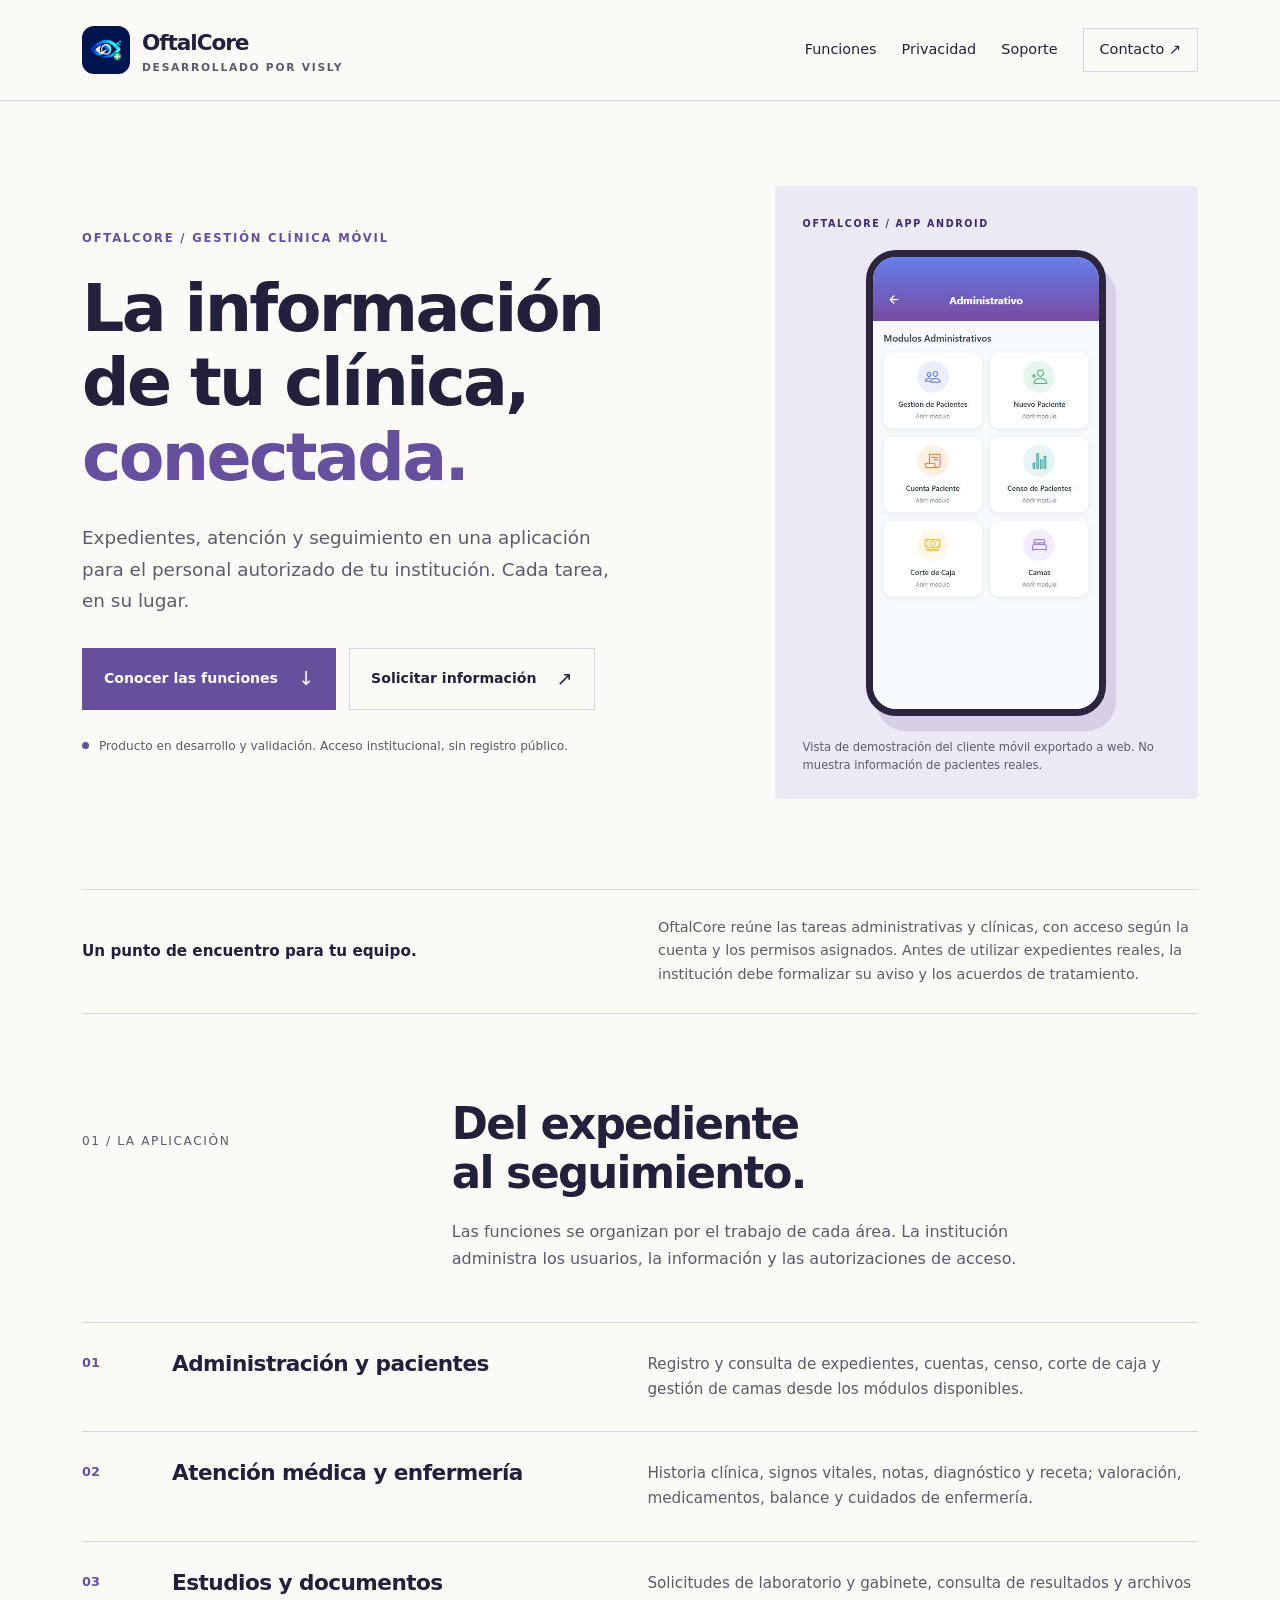
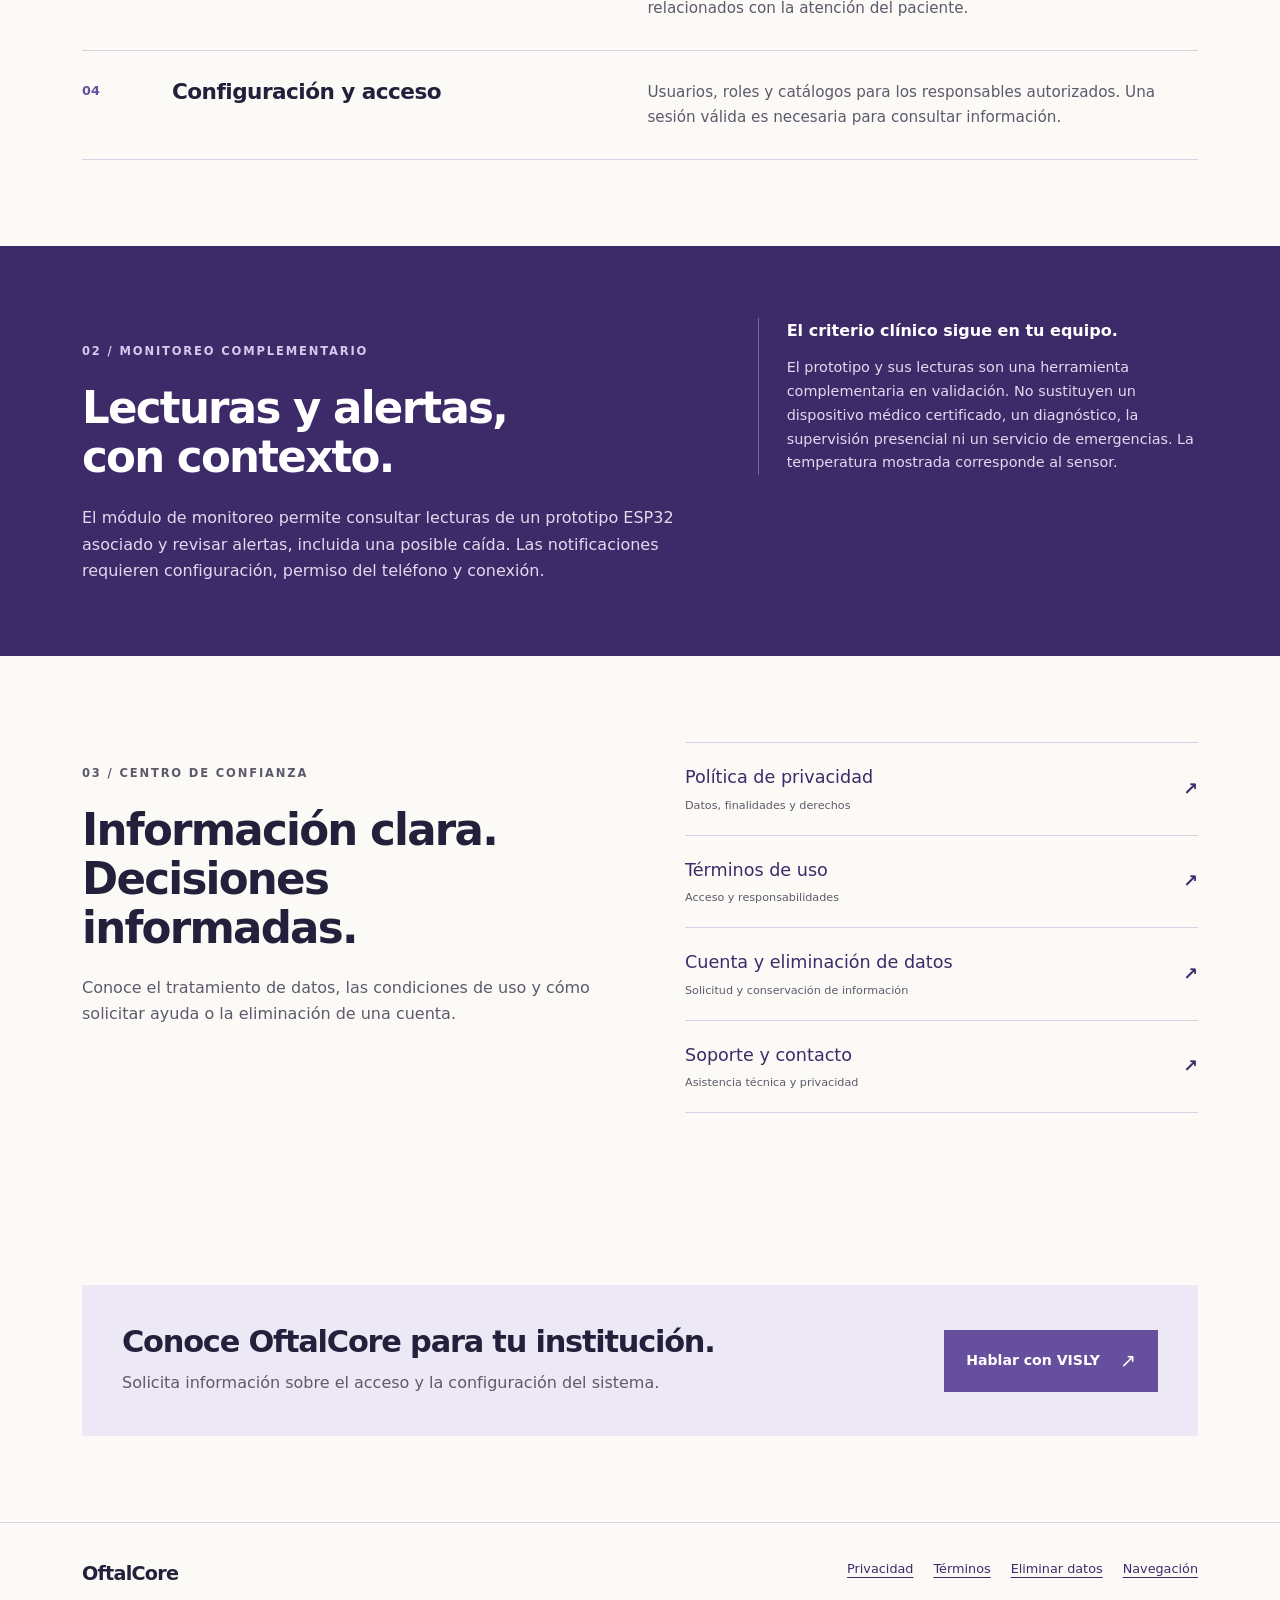
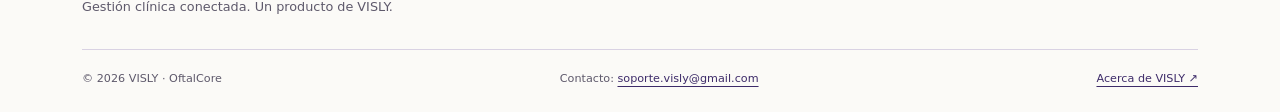
==== index.html @ d4e3be28 "feat: sitio publico y centro de confianza de OftalCore" ====
<!doctype html>
<html lang="es"><head><meta charset="utf-8"><meta name="viewport" content="width=device-width,initial-scale=1"><title>Gestión clínica conectada · OftalCore</title><meta name="description" content="OftalCore de VISLY reúne expedientes, atención, estudios y monitoreo complementario para personal clínico autorizado."><meta name="theme-color" content="#66509d"><link rel="icon" href="assets/oftalcore-icon.png" type="image/png"><link rel="stylesheet" href="assets/styles.css"><script src="assets/main.js" defer></script></head><body><a class="skip" href="#contenido">Saltar al contenido</a><header class="site-header"><nav class="nav wrap" aria-label="Navegación principal"><a class="brand" href="index.html"><img src="assets/oftalcore-icon.png" alt="" width="48" height="48"><span class="brand-name">OftalCore<small>Desarrollado por VISLY</small></span></a><button class="menu-toggle" type="button" aria-expanded="false" aria-controls="navigation">Menú</button><div class="nav-links" id="navigation"><a href="index.html#funcionalidades">Funciones</a><a href="privacidad.html">Privacidad</a><a href="soporte.html">Soporte</a><a class="nav-contact" href="soporte.html#contacto">Contacto <span aria-hidden="true">↗</span></a></div></nav></header><main id="contenido"><section class="hero wrap" aria-labelledby="hero-title"><div><p class="eyebrow">OftalCore / Gestión clínica móvil</p><h1 id="hero-title">La información de tu clínica,<br><span>conectada.</span></h1><p class="lead">Expedientes, atención y seguimiento en una aplicación para el personal autorizado de tu institución. Cada tarea, en su lugar.</p><div class="actions"><a class="button" href="#funcionalidades">Conocer las funciones <span class="arrow" aria-hidden="true">↓</span></a><a class="button secondary" href="soporte.html#contacto">Solicitar información <span class="arrow" aria-hidden="true">↗</span></a></div><p class="hero-note">Producto en desarrollo y validación. Acceso institucional, sin registro público.</p></div><figure class="product-stage"><div class="phone"><img src="assets/app-administracion.png" alt="Pantalla de administración de OftalCore con módulos de pacientes, cuentas, censo, caja y camas" width="430" height="860"></div><figcaption class="product-caption">Vista de demostración del cliente móvil exportado a web. No muestra información de pacientes reales.</figcaption></figure></section><div class="wrap"><div class="intro-strip"><strong>Un punto de encuentro para tu equipo.</strong><p>OftalCore reúne las tareas administrativas y clínicas, con acceso según la cuenta y los permisos asignados. Antes de utilizar expedientes reales, la institución debe formalizar su aviso y los acuerdos de tratamiento.</p></div></div><section class="section wrap" id="funcionalidades" aria-labelledby="features-title"><div class="section-intro"><p class="index-label">01 / La aplicación</p><div><h2 id="features-title">Del expediente<br>al seguimiento.</h2><p>Las funciones se organizan por el trabajo de cada área. La institución administra los usuarios, la información y las autorizaciones de acceso.</p></div></div><div class="feature-list"><article class="feature-row"><span class="feature-number">01</span><h3>Administración y pacientes</h3><p>Registro y consulta de expedientes, cuentas, censo, corte de caja y gestión de camas desde los módulos disponibles.</p></article><article class="feature-row"><span class="feature-number">02</span><h3>Atención médica y enfermería</h3><p>Historia clínica, signos vitales, notas, diagnóstico y receta; valoración, medicamentos, balance y cuidados de enfermería.</p></article><article class="feature-row"><span class="feature-number">03</span><h3>Estudios y documentos</h3><p>Solicitudes de laboratorio y gabinete, consulta de resultados y archivos relacionados con la atención del paciente.</p></article><article class="feature-row"><span class="feature-number">04</span><h3>Configuración y acceso</h3><p>Usuarios, roles y catálogos para los responsables autorizados. Una sesión válida es necesaria para consultar información.</p></article></div></section><section class="monitoring" aria-labelledby="monitoring-title"><div class="wrap"><div><p class="eyebrow">02 / Monitoreo complementario</p><h2 id="monitoring-title">Lecturas y alertas,<br>con contexto.</h2><p>El módulo de monitoreo permite consultar lecturas de un prototipo ESP32 asociado y revisar alertas, incluida una posible caída. Las notificaciones requieren configuración, permiso del teléfono y conexión.</p></div><aside class="aside"><strong>El criterio clínico sigue en tu equipo.</strong><p>El prototipo y sus lecturas son una herramienta complementaria en validación. No sustituyen un dispositivo médico certificado, un diagnóstico, la supervisión presencial ni un servicio de emergencias. La temperatura mostrada corresponde al sensor.</p></aside></div></section><section class="section wrap trust" aria-labelledby="trust-title"><div><p class="eyebrow">03 / Centro de confianza</p><h2 id="trust-title">Información clara.<br>Decisiones informadas.</h2><p>Conoce el tratamiento de datos, las condiciones de uso y cómo solicitar ayuda o la eliminación de una cuenta.</p></div><nav class="trust-links" aria-label="Centro de confianza"><a href="privacidad.html"><div>Política de privacidad<span>Datos, finalidades y derechos</span></div><b aria-hidden="true">↗</b></a><a href="terminos.html"><div>Términos de uso<span>Acceso y responsabilidades</span></div><b aria-hidden="true">↗</b></a><a href="eliminacion.html"><div>Cuenta y eliminación de datos<span>Solicitud y conservación de información</span></div><b aria-hidden="true">↗</b></a><a href="soporte.html"><div>Soporte y contacto<span>Asistencia técnica y privacidad</span></div><b aria-hidden="true">↗</b></a></nav></section><section class="wrap section"><div class="cta-strip"><div><h2>Conoce OftalCore para tu institución.</h2><p>Solicita información sobre el acceso y la configuración del sistema.</p></div><a class="button" href="soporte.html#contacto">Hablar con VISLY <span class="arrow" aria-hidden="true">↗</span></a></div></section></main><footer class="site-footer"><div class="wrap"><div class="footer-top"><div class="footer-brand"><strong>OftalCore</strong><p>Gestión clínica conectada. Un producto de VISLY.</p></div><nav class="footer-links" aria-label="Información legal"><a href="privacidad.html">Privacidad</a><a href="terminos.html">Términos</a><a href="eliminacion.html">Eliminar datos</a><a href="cookies.html">Navegación</a></nav></div><div class="footer-bottom"><span>© 2026 VISLY · OftalCore</span><span>Contacto: <a href="mailto:soporte.visly@gmail.com">soporte.visly@gmail.com</a></span><a href="https://github.com/JoelLara10/VISLY" rel="noopener">Acerca de VISLY ↗</a></div></div></footer></body></html>
---- assets/styles.css ----
:root{--ink:#23203b;--purple:#66509d;--deep:#3d2b69;--lavender:#ede8f5;--paper:#fbfaf7;--line:#d9d2e3;--muted:#5e596b;--white:#fff;--width:1180px;font-family:system-ui,-apple-system,BlinkMacSystemFont,"Segoe UI",sans-serif;color:var(--ink);background:var(--paper);font-synthesis:none}*{box-sizing:border-box}html{scroll-behavior:smooth;scroll-padding-top:100px}body{margin:0;font-size:16px;line-height:1.65}a{color:var(--deep);text-underline-offset:4px}a:hover{color:var(--purple)}button,a{-webkit-tap-highlight-color:transparent}a:focus-visible,button:focus-visible,summary:focus-visible{outline:3px solid #b88118;outline-offset:5px}img{max-width:100%;height:auto;display:block}button{font:inherit}h1,h2,h3,p{margin:0}h1,h2,h3{line-height:1.12;letter-spacing:-.04em}h1{font-size:clamp(2.8rem,5.2vw,5.6rem);font-weight:650}h2{font-size:clamp(2rem,3.4vw,3.5rem);font-weight:620}h3{font-size:1.35rem;font-weight:650;letter-spacing:-.025em}p+p{margin-top:1.1rem}.wrap{max-width:var(--width);margin:auto;padding-inline:32px}.skip{position:absolute;top:-70px;left:20px;background:var(--ink);color:white;padding:12px;z-index:20}.skip:focus{top:10px}.site-header{border-bottom:1px solid var(--line);background:var(--paper)}.nav{display:flex;align-items:center;min-height:100px;gap:28px}.brand{display:flex;gap:12px;align-items:center;color:var(--ink);text-decoration:none;margin-right:auto}.brand img{width:48px;height:48px;border-radius:12px}.brand-name{font-weight:700;font-size:1.35rem;letter-spacing:-.05em}.brand small{display:block;font-size:.67rem;letter-spacing:.16em;font-weight:600;text-transform:uppercase;color:var(--muted);line-height:1.4}.nav-links{display:flex;align-items:center;gap:25px}.nav-links a{font-size:.9rem;text-decoration:none;color:var(--ink)}.nav-links a:hover,.nav-links a[aria-current=page]{color:var(--purple);text-decoration:underline}.nav-links .nav-contact{border:1px solid var(--line);padding:9px 16px}.menu-toggle{display:none;background:none;border:1px solid var(--line);padding:8px 13px;color:var(--ink)}.eyebrow{text-transform:uppercase;letter-spacing:.16em;font-size:.72rem;font-weight:700;color:var(--purple);margin-bottom:23px}.hero{padding-block:85px 90px;display:grid;grid-template-columns:1.25fr .85fr;gap:70px;align-items:center}.hero h1 span{color:var(--purple)}.hero .lead{font-size:1.15rem;color:var(--muted);max-width:550px;margin-top:28px;line-height:1.7}.actions{display:flex;gap:13px;align-items:center;flex-wrap:wrap;margin-top:32px}.button{display:inline-flex;align-items:center;justify-content:center;gap:20px;background:var(--purple);color:white;text-decoration:none;font-weight:650;font-size:.88rem;padding:14px 21px;border:1px solid var(--purple);transition:background .15s}.button:hover{color:white;background:var(--deep);border-color:var(--deep)}.button.secondary{background:transparent;border-color:var(--line);color:var(--ink)}.button.secondary:hover{background:var(--lavender)}.arrow{font-size:1.2rem;font-weight:400}.hero-note{display:flex;gap:10px;align-items:center;margin-top:26px;font-size:.76rem;color:var(--muted)}.hero-note::before{content:"";width:7px;height:7px;border-radius:50%;background:var(--purple);flex:none}.product-stage{background:var(--lavender);padding:30px 28px 24px;position:relative;border-radius:4px;min-width:0}.product-stage::before{content:"OFTALCORE / APP ANDROID";display:block;font-size:.6rem;letter-spacing:.17em;color:var(--deep);font-weight:700;margin-bottom:18px}.phone{max-width:240px;margin:auto;border:7px solid #2d2540;border-radius:30px;overflow:hidden;box-shadow:10px 15px 0 #d8cfe7;background:#f7fbff}.phone img{width:100%}.product-caption{margin-top:22px;color:var(--muted);font-size:.72rem;line-height:1.6}.intro-strip{border-block:1px solid var(--line);padding-block:26px;display:flex;justify-content:space-between;align-items:center;gap:30px}.intro-strip p{font-size:.9rem;max-width:540px;color:var(--muted)}.intro-strip strong{font-size:.95rem;font-weight:650}.section{padding-block:86px}.section-intro{display:grid;grid-template-columns:.6fr 1.4fr;gap:50px;margin-bottom:50px}.section-intro p{color:var(--muted);max-width:620px;margin-top:22px}.index-label{font-size:.76rem;text-transform:uppercase;letter-spacing:.13em;color:var(--muted);padding-top:9px}.feature-list{border-top:1px solid var(--line)}.feature-row{display:grid;grid-template-columns:65px .9fr 1.1fr;gap:25px;align-items:start;padding-block:29px;border-bottom:1px solid var(--line)}.feature-number{font-size:.8rem;color:var(--purple);font-weight:650}.feature-row p{color:var(--muted);font-size:.95rem}.monitoring{background:var(--deep);color:white;padding-block:72px}.monitoring .wrap{display:grid;grid-template-columns:1.15fr .85fr;gap:80px;align-items:start}.monitoring .eyebrow{color:#d5c9ed}.monitoring h2{max-width:610px}.monitoring p{color:#e2d9ef;margin-top:24px;max-width:650px}.monitoring .aside{border-left:1px solid #79669a;padding-left:28px;font-size:.9rem}.monitoring .aside strong{display:block;color:white;font-size:1rem;margin-bottom:12px}.monitoring .aside p{margin-top:0}.trust{display:grid;grid-template-columns:1fr 1fr;gap:90px;align-items:start}.trust p{color:var(--muted);margin-top:22px}.trust-links{border-top:1px solid var(--line)}.trust-links a{display:flex;justify-content:space-between;align-items:center;gap:20px;padding-block:20px;border-bottom:1px solid var(--line);text-decoration:none;font-size:1.1rem}.trust-links a span{font-size:.7rem;color:var(--muted);display:block;margin-top:4px}.cta-strip{display:flex;align-items:center;justify-content:space-between;gap:30px;background:var(--lavender);padding:40px}.cta-strip h2{font-size:1.9rem}.cta-strip p{color:var(--muted);margin-top:10px}.site-footer{border-top:1px solid var(--line);padding-block:35px 24px}.footer-top{display:flex;justify-content:space-between;gap:30px;align-items:flex-start}.footer-brand strong{font-size:1.2rem;letter-spacing:-.04em}.footer-brand p{font-size:.8rem;color:var(--muted);margin-top:6px}.footer-links{display:flex;gap:20px;flex-wrap:wrap;font-size:.8rem}.footer-bottom{margin-top:32px;padding-top:20px;border-top:1px solid var(--line);display:flex;justify-content:space-between;gap:20px;font-size:.7rem;color:var(--muted)}.legal-hero{padding-block:55px 48px;max-width:900px}.breadcrumb{font-size:.8rem;margin-bottom:28px;color:var(--muted)}.breadcrumb a{color:var(--muted)}.legal-hero h1{font-size:clamp(2.6rem,4.5vw,4.3rem)}.legal-hero .lead{margin-top:24px;font-size:1.08rem;color:var(--muted);max-width:760px}.updated{font-size:.75rem;color:var(--muted);margin-top:20px}.legal-layout{display:grid;grid-template-columns:250px 1fr;gap:65px;padding-block:35px 90px;border-top:1px solid var(--line)}.contents{font-size:.8rem;position:sticky;top:30px;align-self:start}.contents strong{display:block;margin-bottom:16px;font-size:.7rem;letter-spacing:.13em;text-transform:uppercase}.contents ol{margin:0;padding-left:19px}.contents li{margin-block:10px;padding-left:3px}.contents a{text-decoration:none;color:var(--muted)}.contents a:hover{text-decoration:underline;color:var(--purple)}.legal-copy{min-width:0;max-width:760px}.legal-copy section{margin-bottom:40px;scroll-margin-top:35px}.legal-copy h2{font-size:1.6rem;margin-bottom:18px;letter-spacing:-.025em}.legal-copy h3{font-size:1.1rem;margin-block:20px 10px}.legal-copy p,.legal-copy li{color:var(--muted);font-size:.96rem}.legal-copy ul,.legal-copy ol{padding-left:22px}.legal-copy li{margin-block:9px}.legal-copy .contact-block{border-top:1px solid var(--line);border-bottom:1px solid var(--line);padding-block:24px}.legal-copy .contact-block a{overflow-wrap:anywhere}.notice{border-left:3px solid var(--purple);padding-left:20px;margin-block:26px;color:var(--muted);font-size:.9rem}.support-grid{display:grid;grid-template-columns:1fr 1fr;gap:42px;margin-block:45px}.support-grid article{border-top:2px solid var(--purple);padding-top:23px}.support-grid p{color:var(--muted);font-size:.95rem;margin-top:18px}.support-grid .button{margin-top:22px}.faq{margin-top:40px;border-top:1px solid var(--line)}details{border-bottom:1px solid var(--line);padding:19px 0}summary{cursor:pointer;font-weight:600}details p{padding-top:17px;color:var(--muted)}.sr-only{position:absolute;width:1px;height:1px;padding:0;margin:-1px;overflow:hidden;clip:rect(0,0,0,0);white-space:nowrap;border:0}@media(max-width:950px){.hero{gap:35px}.nav-links{gap:16px}.section-intro{grid-template-columns:.4fr 1fr;gap:30px}.trust{gap:45px}.legal-layout{grid-template-columns:200px 1fr;gap:35px}.monitoring .wrap{gap:40px}.hero{padding-top:60px}.product-stage{padding-inline:20px}}@media(max-width:720px){.wrap{padding-inline:23px}.nav{min-height:82px;flex-wrap:wrap;gap:0;position:relative}.brand img{width:40px;height:40px}.brand-name{font-size:1.2rem}.menu-toggle{display:block}.nav-links{display:flex;flex-wrap:wrap;gap:15px 24px;width:100%;padding-block:0 20px}.js .nav-links{display:none}.js .nav-links.is-open{display:flex}.nav-links a{font-size:.85rem}.nav-links .nav-contact{padding:0;border:0}.hero{grid-template-columns:1fr;gap:42px;padding-block:48px 52px}.hero h1{max-width:600px;font-size:clamp(2.7rem,10.5vw,4.3rem)}.hero .lead{font-size:1rem;margin-top:23px}.hero .eyebrow{margin-bottom:20px}.product-stage{max-width:440px;width:100%;justify-self:center;padding:25px 25px 20px}.phone{max-width:208px}.product-caption{max-width:320px;margin-inline:auto}.intro-strip{align-items:flex-start;flex-direction:column;gap:8px;padding-block:24px}.section{padding-block:55px}.section-intro{grid-template-columns:1fr;gap:17px;margin-bottom:32px}.section-intro p{margin-top:17px}.feature-row{grid-template-columns:35px 1fr;gap:12px;padding-block:25px}.feature-row p{grid-column:2;font-size:.91rem}.feature-row h3{font-size:1.25rem}.monitoring{padding-block:50px}.monitoring .wrap{grid-template-columns:1fr;gap:30px}.monitoring .aside{padding-left:20px}.trust{grid-template-columns:1fr;gap:30px}.cta-strip{padding:28px;flex-direction:column;align-items:flex-start}.cta-strip .button{width:100%}.footer-top,.footer-bottom{flex-direction:column;gap:22px}.footer-links{gap:13px 20px}.footer-bottom{gap:7px;margin-top:24px}.legal-hero{padding-block:35px}.legal-hero h1{font-size:2.6rem}.legal-layout{grid-template-columns:1fr;gap:35px;padding-block:30px 55px}.contents{position:static}.contents ol{display:grid;grid-template-columns:1fr 1fr;gap:0 24px}.legal-copy h2{font-size:1.5rem}.support-grid{grid-template-columns:1fr;gap:30px}.actions .button{padding-inline:17px}.legal-copy section{scroll-margin-top:20px}}@media(prefers-reduced-motion:reduce){html{scroll-behavior:auto}*{transition:none!important;animation:none!important}}
:where(.product-stage){margin:0}.support-grid h2{font-size:1.8rem}.hero>div{min-width:0}@media(max-width:720px){.menu-toggle{display:none}.js .menu-toggle{display:block}}
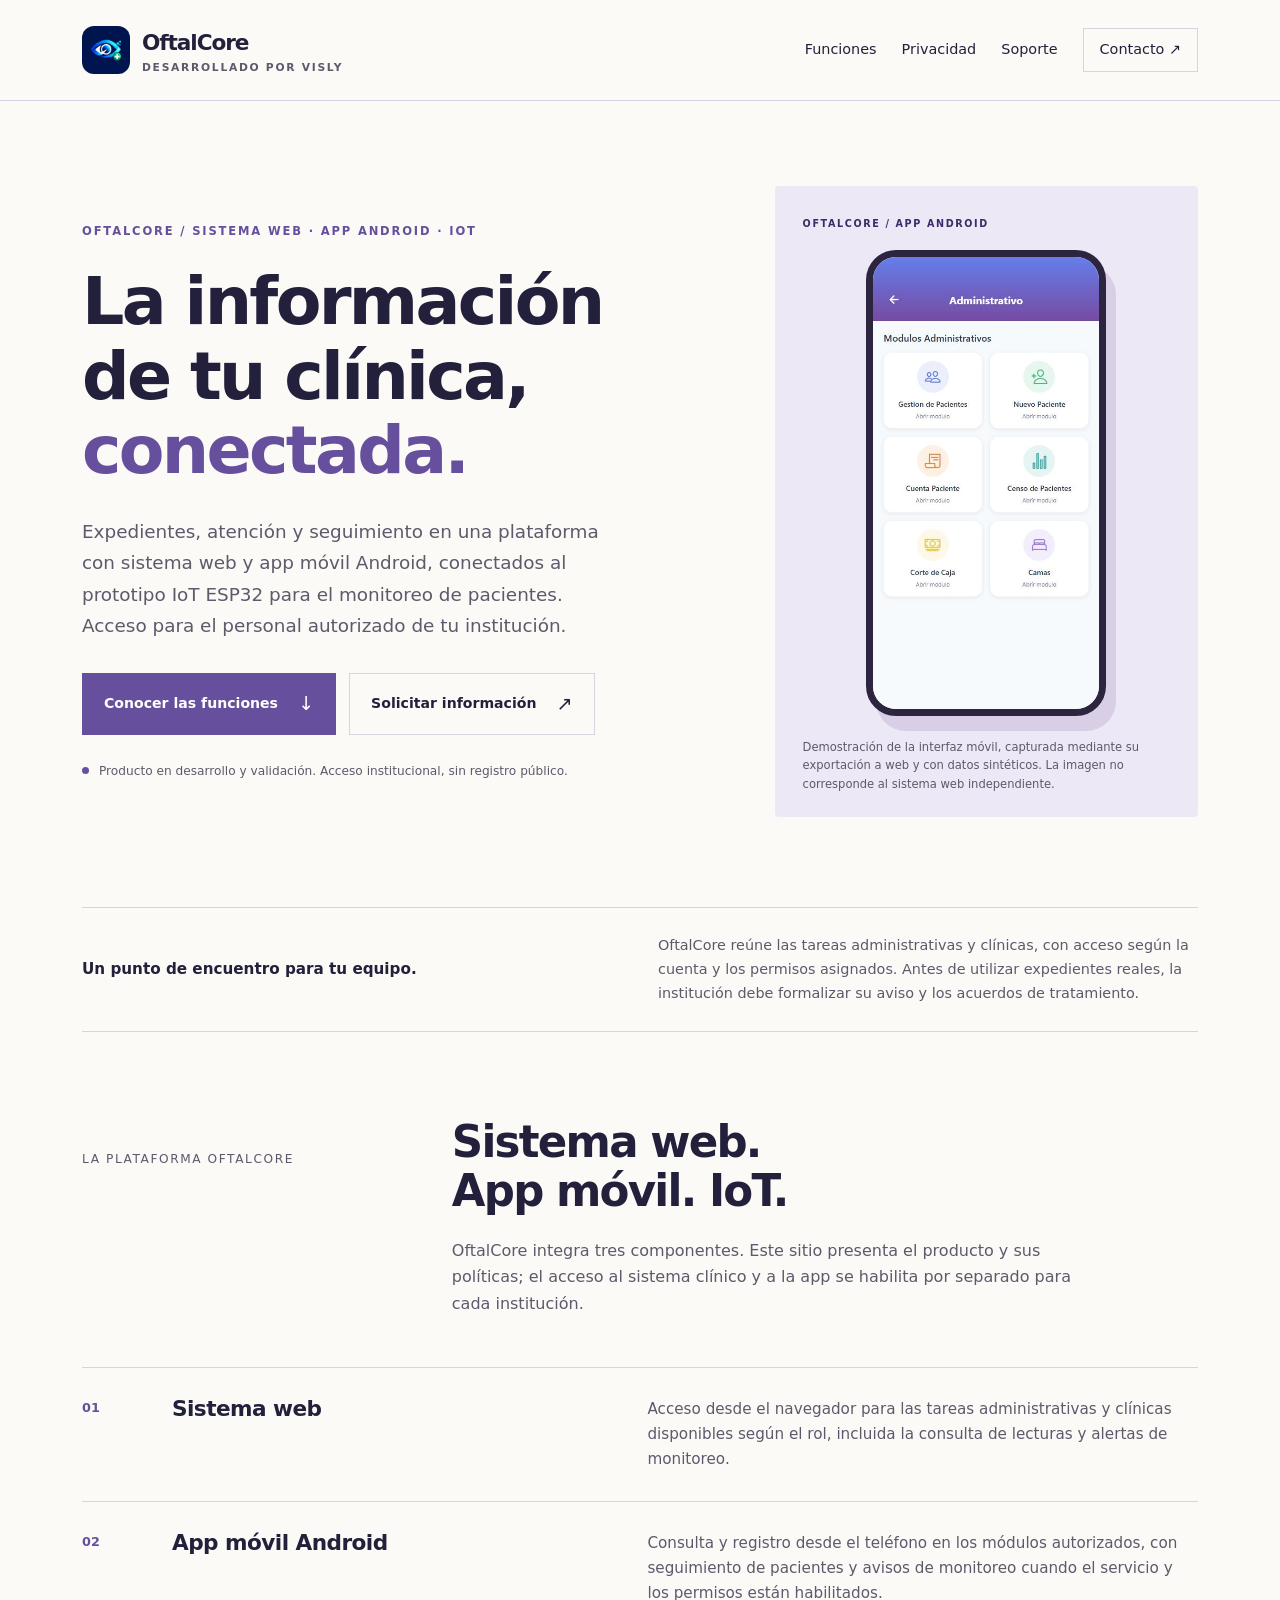
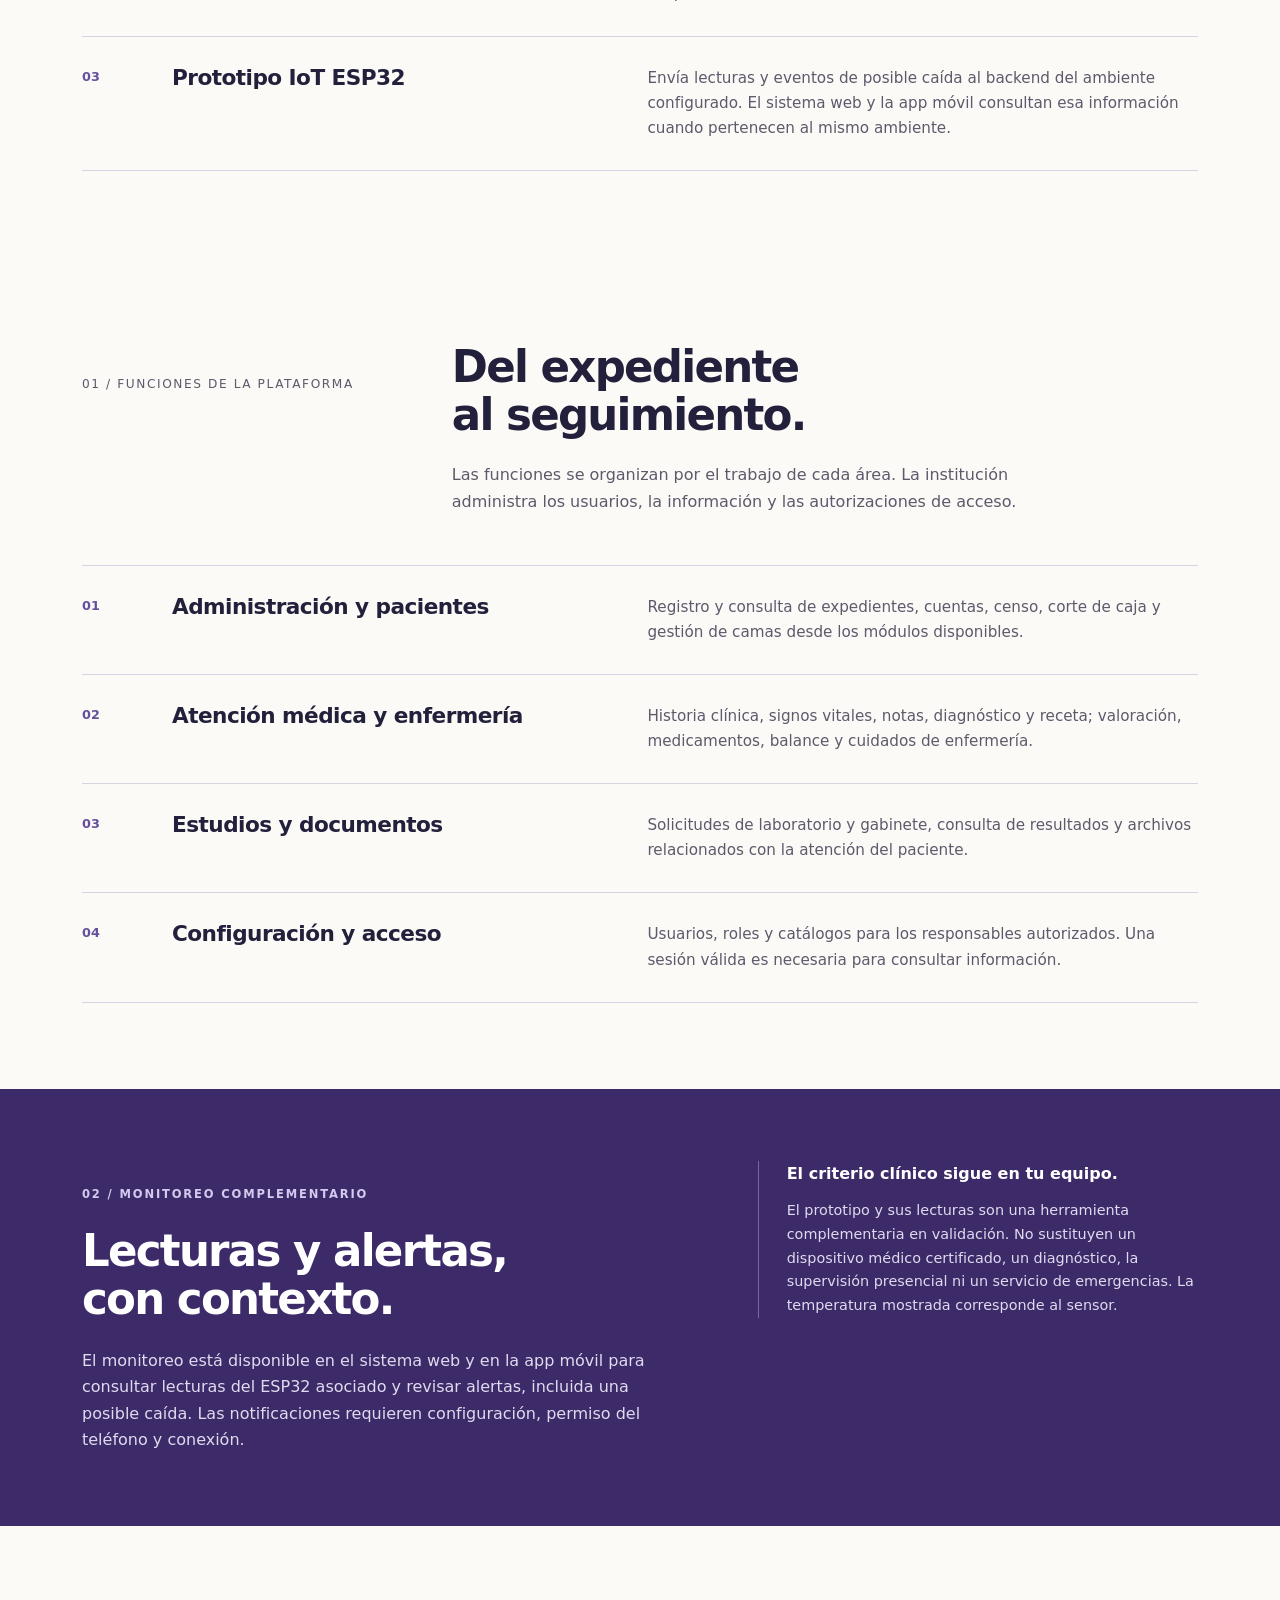
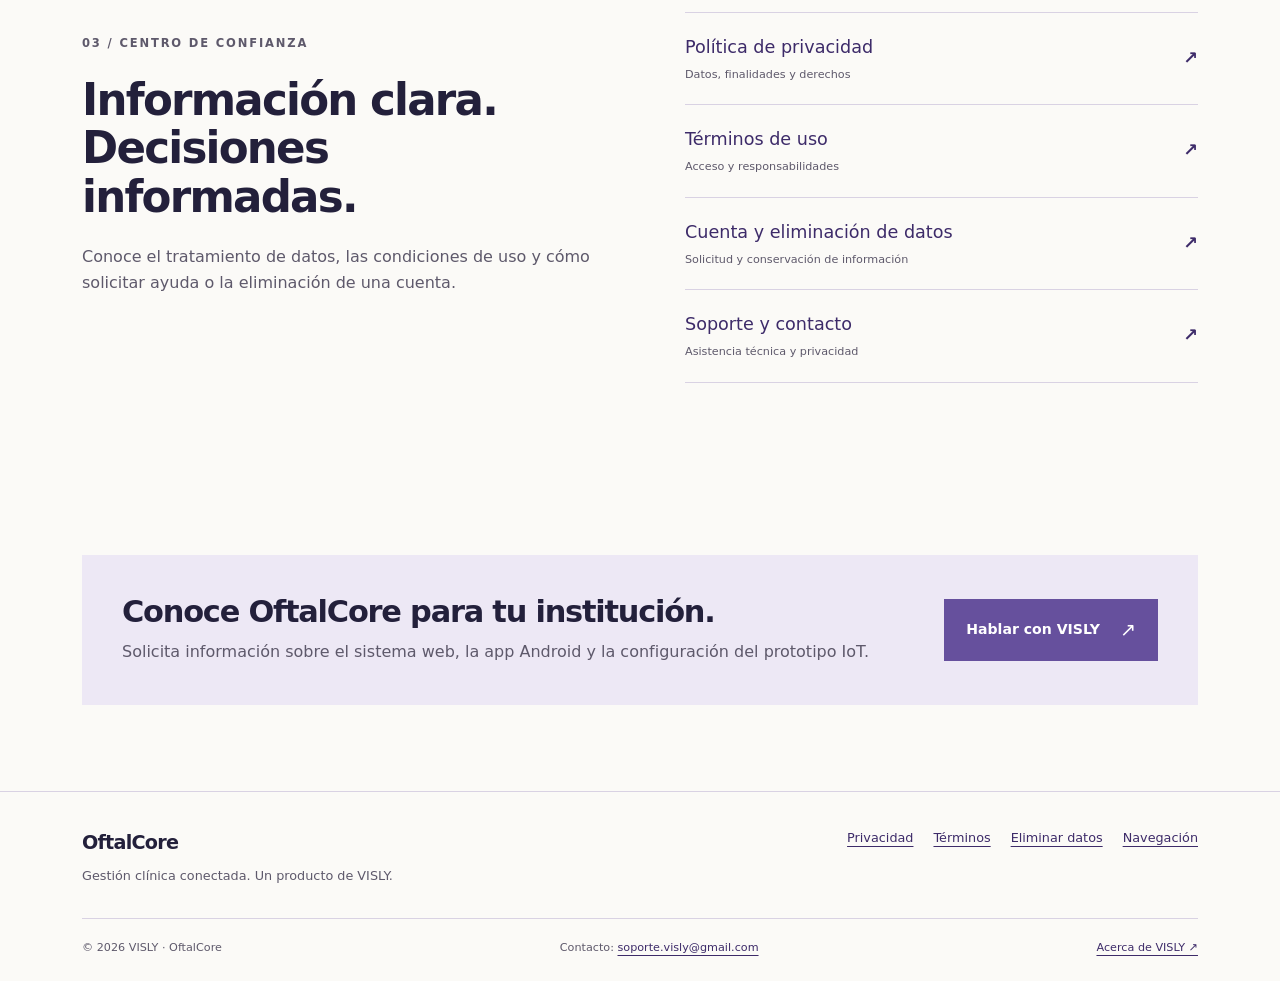
==== commit d532b0b3: "fix: presentar sistema web app Android y prototipo IoT" ====
--- a/index.html
+++ b/index.html
@@ -1,2 +1,2 @@
 <!doctype html>
-<html lang="es"><head><meta charset="utf-8"><meta name="viewport" content="width=device-width,initial-scale=1"><title>Gestión clínica conectada · OftalCore</title><meta name="description" content="OftalCore de VISLY reúne expedientes, atención, estudios y monitoreo complementario para personal clínico autorizado."><meta name="theme-color" content="#66509d"><link rel="icon" href="assets/oftalcore-icon.png" type="image/png"><link rel="stylesheet" href="assets/styles.css"><script src="assets/main.js" defer></script></head><body><a class="skip" href="#contenido">Saltar al contenido</a><header class="site-header"><nav class="nav wrap" aria-label="Navegación principal"><a class="brand" href="index.html"><img src="assets/oftalcore-icon.png" alt="" width="48" height="48"><span class="brand-name">OftalCore<small>Desarrollado por VISLY</small></span></a><button class="menu-toggle" type="button" aria-expanded="false" aria-controls="navigation">Menú</button><div class="nav-links" id="navigation"><a href="index.html#funcionalidades">Funciones</a><a href="privacidad.html">Privacidad</a><a href="soporte.html">Soporte</a><a class="nav-contact" href="soporte.html#contacto">Contacto <span aria-hidden="true">↗</span></a></div></nav></header><main id="contenido"><section class="hero wrap" aria-labelledby="hero-title"><div><p class="eyebrow">OftalCore / Gestión clínica móvil</p><h1 id="hero-title">La información de tu clínica,<br><span>conectada.</span></h1><p class="lead">Expedientes, atención y seguimiento en una aplicación para el personal autorizado de tu institución. Cada tarea, en su lugar.</p><div class="actions"><a class="button" href="#funcionalidades">Conocer las funciones <span class="arrow" aria-hidden="true">↓</span></a><a class="button secondary" href="soporte.html#contacto">Solicitar información <span class="arrow" aria-hidden="true">↗</span></a></div><p class="hero-note">Producto en desarrollo y validación. Acceso institucional, sin registro público.</p></div><figure class="product-stage"><div class="phone"><img src="assets/app-administracion.png" alt="Pantalla de administración de OftalCore con módulos de pacientes, cuentas, censo, caja y camas" width="430" height="860"></div><figcaption class="product-caption">Vista de demostración del cliente móvil exportado a web. No muestra información de pacientes reales.</figcaption></figure></section><div class="wrap"><div class="intro-strip"><strong>Un punto de encuentro para tu equipo.</strong><p>OftalCore reúne las tareas administrativas y clínicas, con acceso según la cuenta y los permisos asignados. Antes de utilizar expedientes reales, la institución debe formalizar su aviso y los acuerdos de tratamiento.</p></div></div><section class="section wrap" id="funcionalidades" aria-labelledby="features-title"><div class="section-intro"><p class="index-label">01 / La aplicación</p><div><h2 id="features-title">Del expediente<br>al seguimiento.</h2><p>Las funciones se organizan por el trabajo de cada área. La institución administra los usuarios, la información y las autorizaciones de acceso.</p></div></div><div class="feature-list"><article class="feature-row"><span class="feature-number">01</span><h3>Administración y pacientes</h3><p>Registro y consulta de expedientes, cuentas, censo, corte de caja y gestión de camas desde los módulos disponibles.</p></article><article class="feature-row"><span class="feature-number">02</span><h3>Atención médica y enfermería</h3><p>Historia clínica, signos vitales, notas, diagnóstico y receta; valoración, medicamentos, balance y cuidados de enfermería.</p></article><article class="feature-row"><span class="feature-number">03</span><h3>Estudios y documentos</h3><p>Solicitudes de laboratorio y gabinete, consulta de resultados y archivos relacionados con la atención del paciente.</p></article><article class="feature-row"><span class="feature-number">04</span><h3>Configuración y acceso</h3><p>Usuarios, roles y catálogos para los responsables autorizados. Una sesión válida es necesaria para consultar información.</p></article></div></section><section class="monitoring" aria-labelledby="monitoring-title"><div class="wrap"><div><p class="eyebrow">02 / Monitoreo complementario</p><h2 id="monitoring-title">Lecturas y alertas,<br>con contexto.</h2><p>El módulo de monitoreo permite consultar lecturas de un prototipo ESP32 asociado y revisar alertas, incluida una posible caída. Las notificaciones requieren configuración, permiso del teléfono y conexión.</p></div><aside class="aside"><strong>El criterio clínico sigue en tu equipo.</strong><p>El prototipo y sus lecturas son una herramienta complementaria en validación. No sustituyen un dispositivo médico certificado, un diagnóstico, la supervisión presencial ni un servicio de emergencias. La temperatura mostrada corresponde al sensor.</p></aside></div></section><section class="section wrap trust" aria-labelledby="trust-title"><div><p class="eyebrow">03 / Centro de confianza</p><h2 id="trust-title">Información clara.<br>Decisiones informadas.</h2><p>Conoce el tratamiento de datos, las condiciones de uso y cómo solicitar ayuda o la eliminación de una cuenta.</p></div><nav class="trust-links" aria-label="Centro de confianza"><a href="privacidad.html"><div>Política de privacidad<span>Datos, finalidades y derechos</span></div><b aria-hidden="true">↗</b></a><a href="terminos.html"><div>Términos de uso<span>Acceso y responsabilidades</span></div><b aria-hidden="true">↗</b></a><a href="eliminacion.html"><div>Cuenta y eliminación de datos<span>Solicitud y conservación de información</span></div><b aria-hidden="true">↗</b></a><a href="soporte.html"><div>Soporte y contacto<span>Asistencia técnica y privacidad</span></div><b aria-hidden="true">↗</b></a></nav></section><section class="wrap section"><div class="cta-strip"><div><h2>Conoce OftalCore para tu institución.</h2><p>Solicita información sobre el acceso y la configuración del sistema.</p></div><a class="button" href="soporte.html#contacto">Hablar con VISLY <span class="arrow" aria-hidden="true">↗</span></a></div></section></main><footer class="site-footer"><div class="wrap"><div class="footer-top"><div class="footer-brand"><strong>OftalCore</strong><p>Gestión clínica conectada. Un producto de VISLY.</p></div><nav class="footer-links" aria-label="Información legal"><a href="privacidad.html">Privacidad</a><a href="terminos.html">Términos</a><a href="eliminacion.html">Eliminar datos</a><a href="cookies.html">Navegación</a></nav></div><div class="footer-bottom"><span>© 2026 VISLY · OftalCore</span><span>Contacto: <a href="mailto:soporte.visly@gmail.com">soporte.visly@gmail.com</a></span><a href="https://github.com/JoelLara10/VISLY" rel="noopener">Acerca de VISLY ↗</a></div></div></footer></body></html>
+<html lang="es"><head><meta charset="utf-8"><meta name="viewport" content="width=device-width,initial-scale=1"><title>Gestión clínica conectada · OftalCore</title><meta name="description" content="OftalCore de VISLY integra un sistema web, una app móvil Android y un prototipo IoT ESP32 para la gestión clínica y el monitoreo complementario."><meta name="theme-color" content="#66509d"><link rel="icon" href="assets/oftalcore-icon.png" type="image/png"><link rel="stylesheet" href="assets/styles.css"><script src="assets/main.js" defer></script></head><body><a class="skip" href="#contenido">Saltar al contenido</a><header class="site-header"><nav class="nav wrap" aria-label="Navegación principal"><a class="brand" href="index.html"><img src="assets/oftalcore-icon.png" alt="" width="48" height="48"><span class="brand-name">OftalCore<small>Desarrollado por VISLY</small></span></a><button class="menu-toggle" type="button" aria-expanded="false" aria-controls="navigation">Menú</button><div class="nav-links" id="navigation"><a href="index.html#funcionalidades">Funciones</a><a href="privacidad.html">Privacidad</a><a href="soporte.html">Soporte</a><a class="nav-contact" href="soporte.html#contacto">Contacto <span aria-hidden="true">↗</span></a></div></nav></header><main id="contenido"><section class="hero wrap" aria-labelledby="hero-title"><div><p class="eyebrow">OftalCore / Sistema web · App Android · IoT</p><h1 id="hero-title">La información de tu clínica,<br><span>conectada.</span></h1><p class="lead">Expedientes, atención y seguimiento en una plataforma con sistema web y app móvil Android, conectados al prototipo IoT ESP32 para el monitoreo de pacientes. Acceso para el personal autorizado de tu institución.</p><div class="actions"><a class="button" href="#funcionalidades">Conocer las funciones <span class="arrow" aria-hidden="true">↓</span></a><a class="button secondary" href="soporte.html#contacto">Solicitar información <span class="arrow" aria-hidden="true">↗</span></a></div><p class="hero-note">Producto en desarrollo y validación. Acceso institucional, sin registro público.</p></div><figure class="product-stage"><div class="phone"><img src="assets/app-administracion.jpg" alt="Pantalla de administración de OftalCore con módulos de pacientes, cuentas, censo, caja y camas" width="430" height="860"></div><figcaption class="product-caption">Demostración de la interfaz móvil, capturada mediante su exportación a web y con datos sintéticos. La imagen no corresponde al sistema web independiente.</figcaption></figure></section><div class="wrap"><div class="intro-strip"><strong>Un punto de encuentro para tu equipo.</strong><p>OftalCore reúne las tareas administrativas y clínicas, con acceso según la cuenta y los permisos asignados. Antes de utilizar expedientes reales, la institución debe formalizar su aviso y los acuerdos de tratamiento.</p></div></div><section class="section wrap" id="plataforma" aria-labelledby="platform-title"><div class="section-intro"><p class="index-label">La plataforma OftalCore</p><div><h2 id="platform-title">Sistema web.<br>App móvil. IoT.</h2><p>OftalCore integra tres componentes. Este sitio presenta el producto y sus políticas; el acceso al sistema clínico y a la app se habilita por separado para cada institución.</p></div></div><div class="feature-list"><article class="feature-row"><span class="feature-number">01</span><h3>Sistema web</h3><p>Acceso desde el navegador para las tareas administrativas y clínicas disponibles según el rol, incluida la consulta de lecturas y alertas de monitoreo.</p></article><article class="feature-row"><span class="feature-number">02</span><h3>App móvil Android</h3><p>Consulta y registro desde el teléfono en los módulos autorizados, con seguimiento de pacientes y avisos de monitoreo cuando el servicio y los permisos están habilitados.</p></article><article class="feature-row"><span class="feature-number">03</span><h3>Prototipo IoT ESP32</h3><p>Envía lecturas y eventos de posible caída al backend del ambiente configurado. El sistema web y la app móvil consultan esa información cuando pertenecen al mismo ambiente.</p></article></div></section><section class="section wrap" id="funcionalidades" aria-labelledby="features-title"><div class="section-intro"><p class="index-label">01 / Funciones de la plataforma</p><div><h2 id="features-title">Del expediente<br>al seguimiento.</h2><p>Las funciones se organizan por el trabajo de cada área. La institución administra los usuarios, la información y las autorizaciones de acceso.</p></div></div><div class="feature-list"><article class="feature-row"><span class="feature-number">01</span><h3>Administración y pacientes</h3><p>Registro y consulta de expedientes, cuentas, censo, corte de caja y gestión de camas desde los módulos disponibles.</p></article><article class="feature-row"><span class="feature-number">02</span><h3>Atención médica y enfermería</h3><p>Historia clínica, signos vitales, notas, diagnóstico y receta; valoración, medicamentos, balance y cuidados de enfermería.</p></article><article class="feature-row"><span class="feature-number">03</span><h3>Estudios y documentos</h3><p>Solicitudes de laboratorio y gabinete, consulta de resultados y archivos relacionados con la atención del paciente.</p></article><article class="feature-row"><span class="feature-number">04</span><h3>Configuración y acceso</h3><p>Usuarios, roles y catálogos para los responsables autorizados. Una sesión válida es necesaria para consultar información.</p></article></div></section><section class="monitoring" aria-labelledby="monitoring-title"><div class="wrap"><div><p class="eyebrow">02 / Monitoreo complementario</p><h2 id="monitoring-title">Lecturas y alertas,<br>con contexto.</h2><p>El monitoreo está disponible en el sistema web y en la app móvil para consultar lecturas del ESP32 asociado y revisar alertas, incluida una posible caída. Las notificaciones requieren configuración, permiso del teléfono y conexión.</p></div><aside class="aside"><strong>El criterio clínico sigue en tu equipo.</strong><p>El prototipo y sus lecturas son una herramienta complementaria en validación. No sustituyen un dispositivo médico certificado, un diagnóstico, la supervisión presencial ni un servicio de emergencias. La temperatura mostrada corresponde al sensor.</p></aside></div></section><section class="section wrap trust" aria-labelledby="trust-title"><div><p class="eyebrow">03 / Centro de confianza</p><h2 id="trust-title">Información clara.<br>Decisiones informadas.</h2><p>Conoce el tratamiento de datos, las condiciones de uso y cómo solicitar ayuda o la eliminación de una cuenta.</p></div><nav class="trust-links" aria-label="Centro de confianza"><a href="privacidad.html"><div>Política de privacidad<span>Datos, finalidades y derechos</span></div><b aria-hidden="true">↗</b></a><a href="terminos.html"><div>Términos de uso<span>Acceso y responsabilidades</span></div><b aria-hidden="true">↗</b></a><a href="eliminacion.html"><div>Cuenta y eliminación de datos<span>Solicitud y conservación de información</span></div><b aria-hidden="true">↗</b></a><a href="soporte.html"><div>Soporte y contacto<span>Asistencia técnica y privacidad</span></div><b aria-hidden="true">↗</b></a></nav></section><section class="wrap section"><div class="cta-strip"><div><h2>Conoce OftalCore para tu institución.</h2><p>Solicita información sobre el sistema web, la app Android y la configuración del prototipo IoT.</p></div><a class="button" href="soporte.html#contacto">Hablar con VISLY <span class="arrow" aria-hidden="true">↗</span></a></div></section></main><footer class="site-footer"><div class="wrap"><div class="footer-top"><div class="footer-brand"><strong>OftalCore</strong><p>Gestión clínica conectada. Un producto de VISLY.</p></div><nav class="footer-links" aria-label="Información legal"><a href="privacidad.html">Privacidad</a><a href="terminos.html">Términos</a><a href="eliminacion.html">Eliminar datos</a><a href="cookies.html">Navegación</a></nav></div><div class="footer-bottom"><span>© 2026 VISLY · OftalCore</span><span>Contacto: <a href="mailto:soporte.visly@gmail.com">soporte.visly@gmail.com</a></span><a href="https://github.com/JoelLara10/VISLY" rel="noopener">Acerca de VISLY ↗</a></div></div></footer></body></html>
